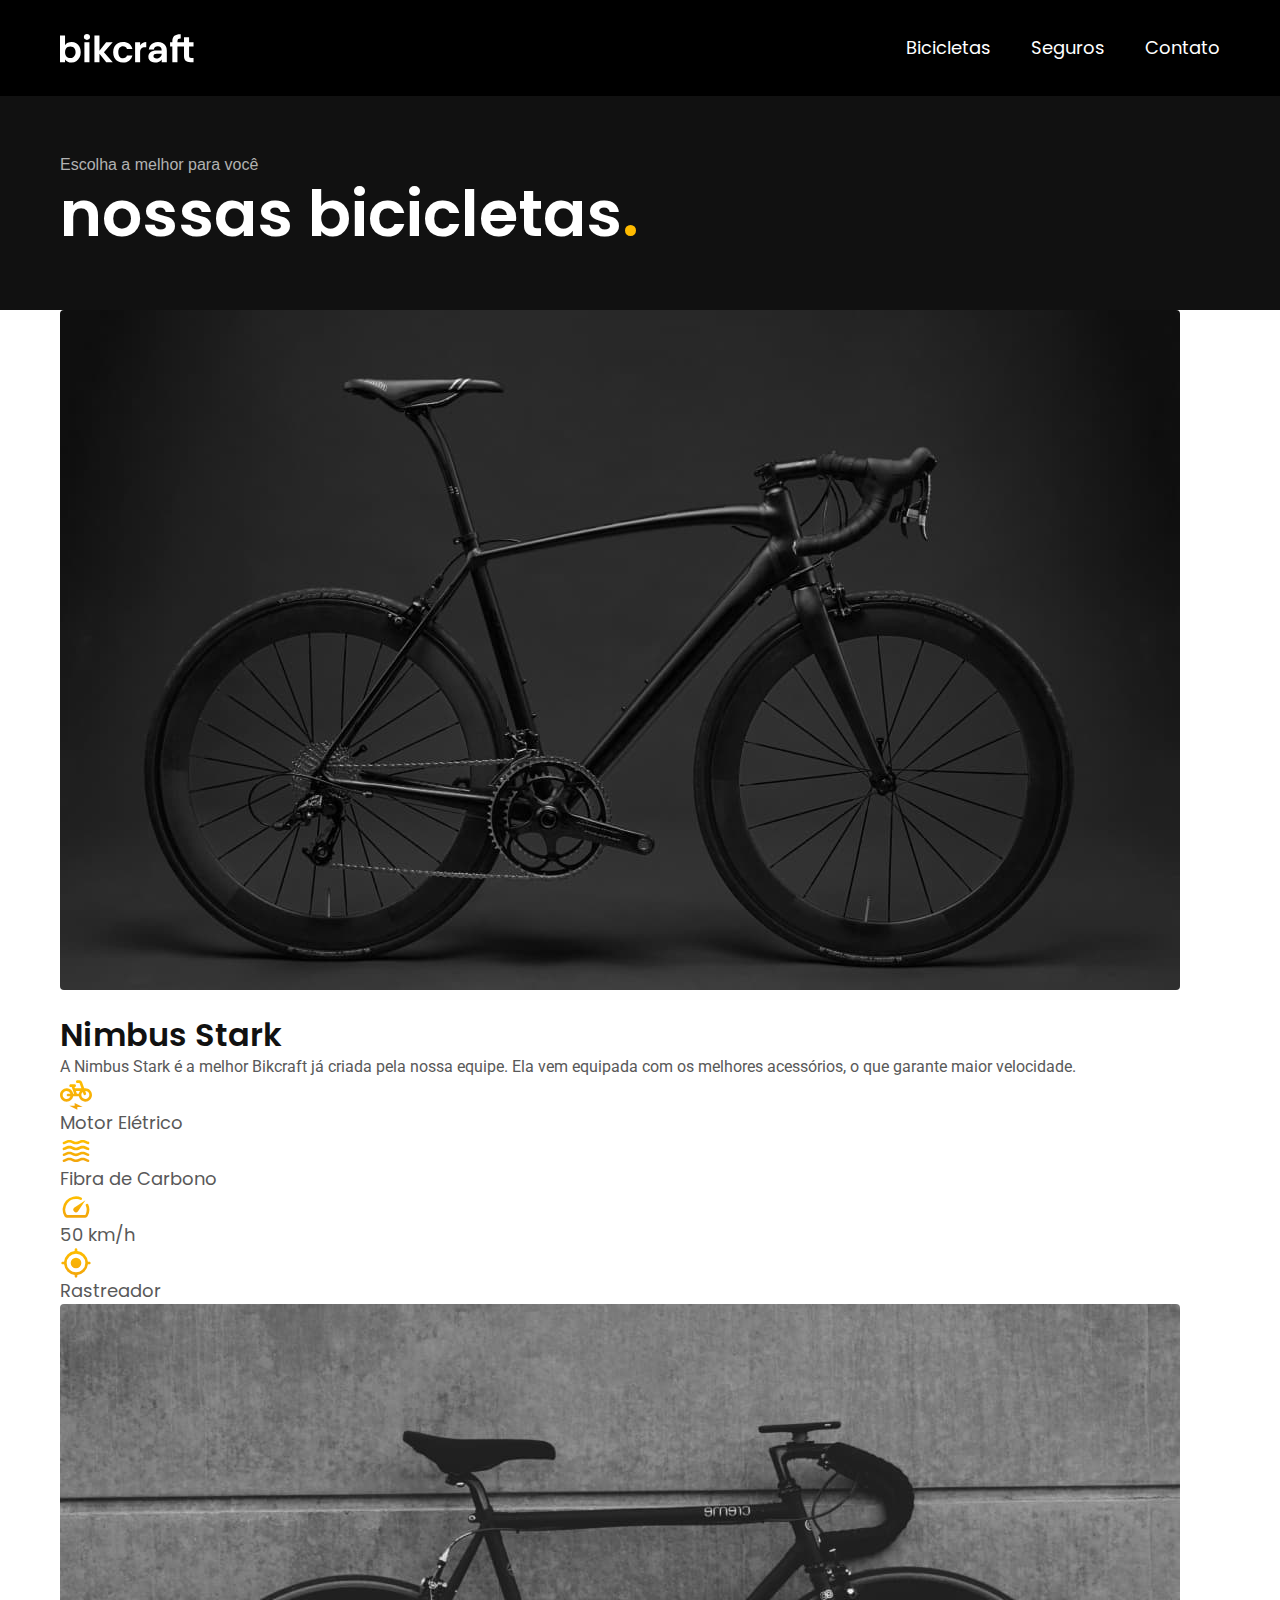
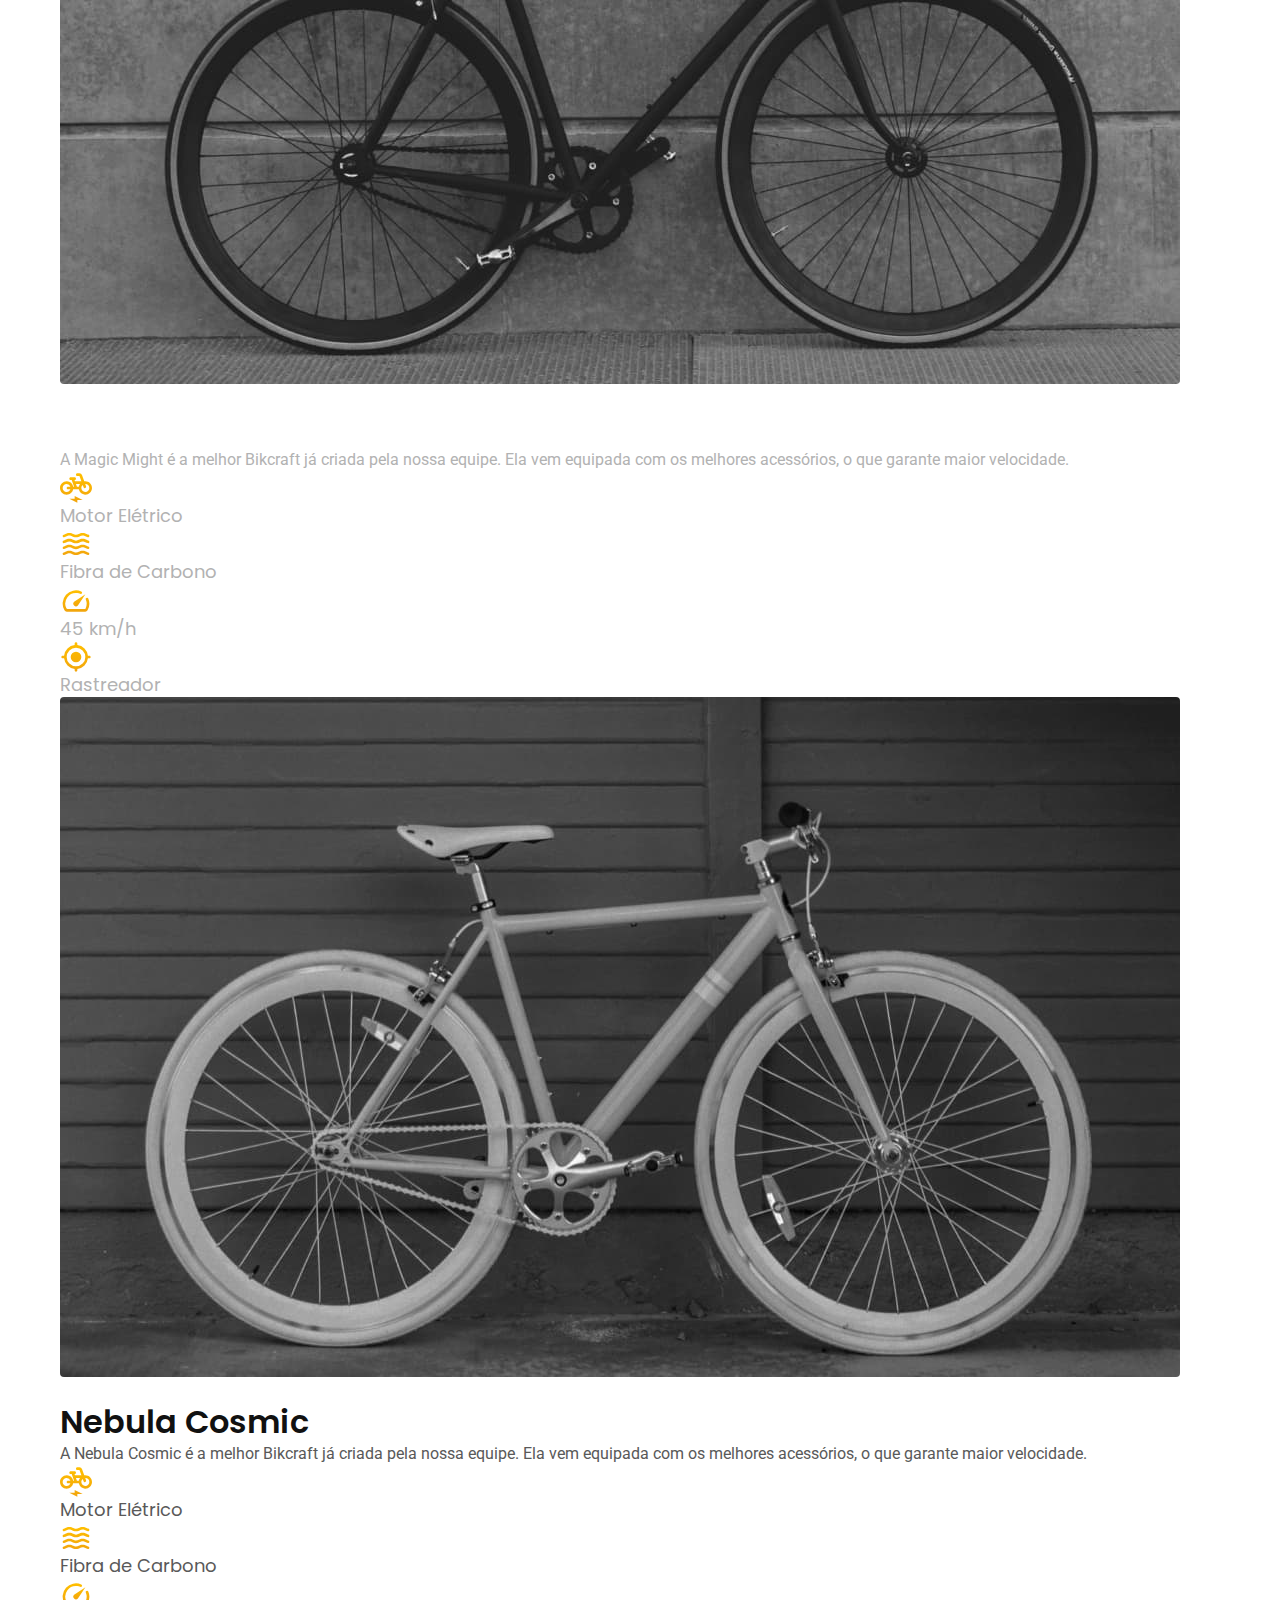
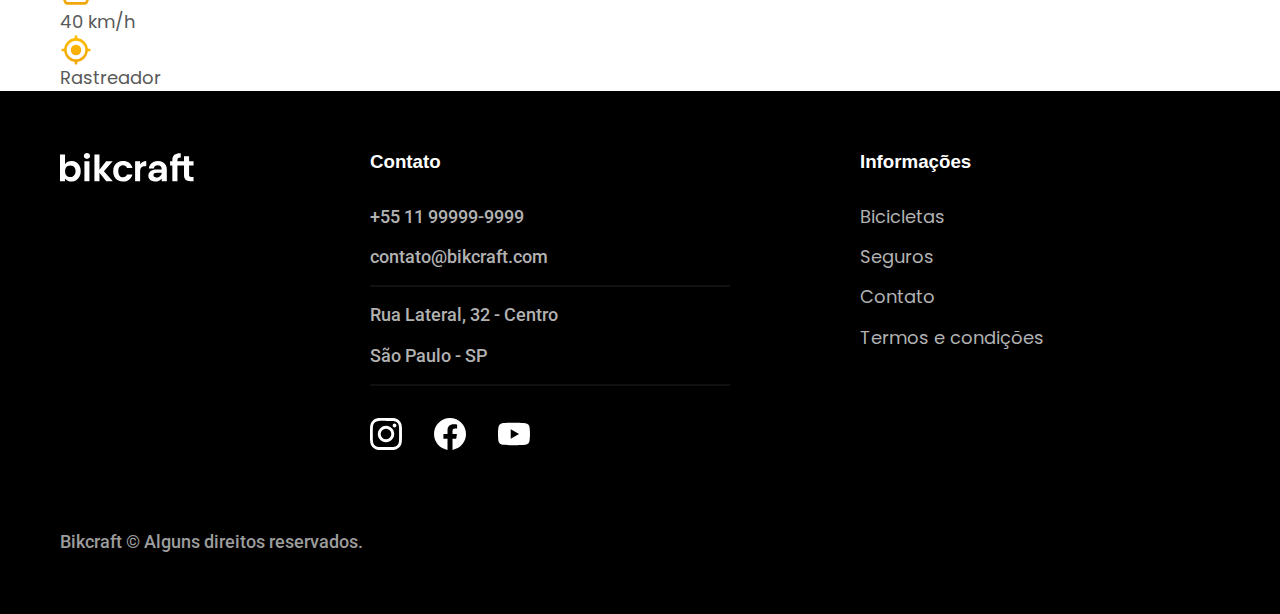
==== bicicletas.html @ 8a41e8fe "feat: add bicicly content" ====
<!DOCTYPE html>

<html lang="pt-br">
  <head>
    <meta charset="UTF-8">
    <meta name="viewport" content="width=device-width, initial-scale=1.0">

    <title>Bicicletas | Bikcraft - Bicicletas Elétricas</title>
    <meta name="description" content="Bicicletas">

    <link rel="stylesheet" href="./css/styles.css">

    <link rel="preconnect" href="https://fonts.googleapis.com">
    <link rel="preconnect" href="https://fonts.gstatic.com" crossorigin>
    <link href="https://fonts.googleapis.com/css2?family=Merriweather:ital,wght@1,900&family=Poppins:wght@400;600&family=Roboto:wght@400;500&display=swap" rel="stylesheet">
    
  </head>
  <body id="bicicletas">
      <header class="header-bg">
        <div class="header container">
          <a href="./">
            <img src="./img/bikcraft.svg" alt="bikcraft">
          </a>
          <nav aria-label="primaria">
            <ul class="header-menu font-1-m cor-0">
              <li><a href="./bicicletas.html">Bicicletas</a></li>
              <li><a href="./seguros.html">Seguros</a></li>
              <li><a href="./contato.html">Contato</a></li>
            </ul>
          </nav>
        </div>
      </header>

      <main>
        <div class="titulo-bg">
          <div class="titulo container">
            <p class="font-2-1-b cor-5">Escolha a melhor para você</p>
            <h1 class="font-1-xxl cor-0">nossas bicicletas<span class="cor-p1">.</span></h1>
          </div>
        </div>

        <div class="bicicletas-bg">
          <div class="bicicletas container">
            <div class="bicicletas-imagem">
              <img src="./img/bicicletas/nimbus.jpg" alt="Bicicleta preta">
              <span class="font-2-m cor-0">R$ 4999</span>
            </div>
            <div class="bicicletas-conteudo">
              <h2 class="font-1-xl">Nimbus Stark</h2>
              <p class="font-2-s cor-8">A Nimbus Stark é a melhor Bikcraft já criada pela nossa equipe. Ela vem equipada com os melhores acessórios, o que garante maior velocidade.</p>
              <ul class="font-1-m cor-8">
                <li>
                  <img src="./img/icones/eletrica.svg" alt="">
                  Motor Elétrico
                </li>
                <li>
                  <img src="./img/icones/carbono.svg" alt="">
                  Fibra de Carbono
                </li>
                <li>
                  <img src="./img/icones/velocidade.svg" alt="">
                  50 km/h
                </li>
                <li>
                  <img src="./img/icones/rastreador.svg" alt="">
                  Rastreador
                </li>
              </ul>
            </div>
          </div>
        </div>

        <div class="bicicletas-bg">
          <div class="bicicletas container">
            <div class="bicicletas-imagem">
              <img src="./img/bicicletas/magic.jpg" alt="Bicicleta preta">
              <span class="font-2-m cor-0">R$ 2499</span>
            </div>
            <div class="bicicletas-conteudo">
              <h2 class="font-1-xl cor-0">Magic Might</h2>
              <p class="font-2-s cor-5">A Magic Might é a melhor Bikcraft já criada pela nossa equipe. Ela vem equipada com os melhores acessórios, o que garante maior velocidade.</p>
              <ul class="font-1-m cor-5">
                <li>
                  <img src="./img/icones/eletrica.svg" alt="">
                  Motor Elétrico
                </li>
                <li>
                  <img src="./img/icones/carbono.svg" alt="">
                  Fibra de Carbono
                </li>
                <li>
                  <img src="./img/icones/velocidade.svg" alt="">
                  45 km/h
                </li>
                <li>
                  <img src="./img/icones/rastreador.svg" alt="">
                  Rastreador
                </li>
              </ul>
            </div>
          </div>
        </div>

        <div class="bicicletas-bg">
          <div class="bicicletas container">
            <div class="bicicletas-imagem">
              <img src="./img/bicicletas/nebula.jpg" alt="Bicicleta preta">
              <span class="font-2-m cor-0">R$ 2000</span>
            </div>
            <div class="bicicletas-conteudo">
              <h2 class="font-1-xl">Nebula Cosmic</h2>
              <p class="font-2-s cor-8">A Nebula Cosmic é a melhor Bikcraft já criada pela nossa equipe. Ela vem equipada com os melhores acessórios, o que garante maior velocidade.</p>
              <ul class="font-1-m cor-8">
                <li>
                  <img src="./img/icones/eletrica.svg" alt="">
                  Motor Elétrico
                </li>
                <li>
                  <img src="./img/icones/carbono.svg" alt="">
                  Fibra de Carbono
                </li>
                <li>
                  <img src="./img/icones/velocidade.svg" alt="">
                  40 km/h
                </li>
                <li>
                  <img src="./img/icones/rastreador.svg" alt="">
                  Rastreador
                </li>
              </ul>
            </div>
          </div>
        </div>

      </main>

      <footer class="footer-bg">
        <div class="footer container">
          <img src="./img/bikcraft.svg" alt="Bikcraft">
          <div class="footer-contato">
            <h3 class="font-2-1-b cor-0">Contato</h3>
            <ul class="font-2-m cor-5">
              <li><a href="tel:+5511999999999">+55 11 99999-9999</a></li>
              <li><a href="mailto:"></a>contato@bikcraft.com</li>
              <li>Rua Lateral, 32 - Centro</li>
              <li>São Paulo - SP</li>
            </ul>
            <div class="footer-redes">
              <a href="./">
                <img src="./img/redes/instagram.svg" alt="Instagram">
              </a>
              <a href="./">
                <img src="./img/redes/facebook.svg" alt="Facebook">
              </a>
              <a href="./">
                <img src="./img/redes/youtube.svg" alt="Youtube">
              </a>
            </div>
          </div>
          <div class="footer-informacoes">
            <h3 class="font-2-1-b cor-0">Informações</h3>
            <nav>
              <ul class="font-1-m cor-5">
                <li><a href="./bicicletas.html">Bicicletas</a></li>
                <li><a href="./seguros.html">Seguros</a></li>
                <li><a href="./contato.html">Contato</a></li>
                <li><a href="./termos.html">Termos e condições</a></li>
              </ul>
            </nav>
          </div>
          <p class="footer-copy font-2-m cor-6">Bikcraft © Alguns direitos reservados.</p>
        </div>
      </footer>
  </body>

</html>
---- css/styles.css ----
@import './commons/componentes.css';
@import './commons/tipografia.css';
@import './commons/cores.css';

@import './global/commons.css';

@import './global/header.css';
@import './global/footer.css';

@import './home/intro.css';
@import './home/tecnologia.css';
@import './home/parceiros.css';
@import './home/depoimento.css';

@import './bicicletas/lista-bicicletas.css';
@import './bicicletas/bicicletas.css';

@import './seguros/seguros.css';

@import './termos/termos.css';
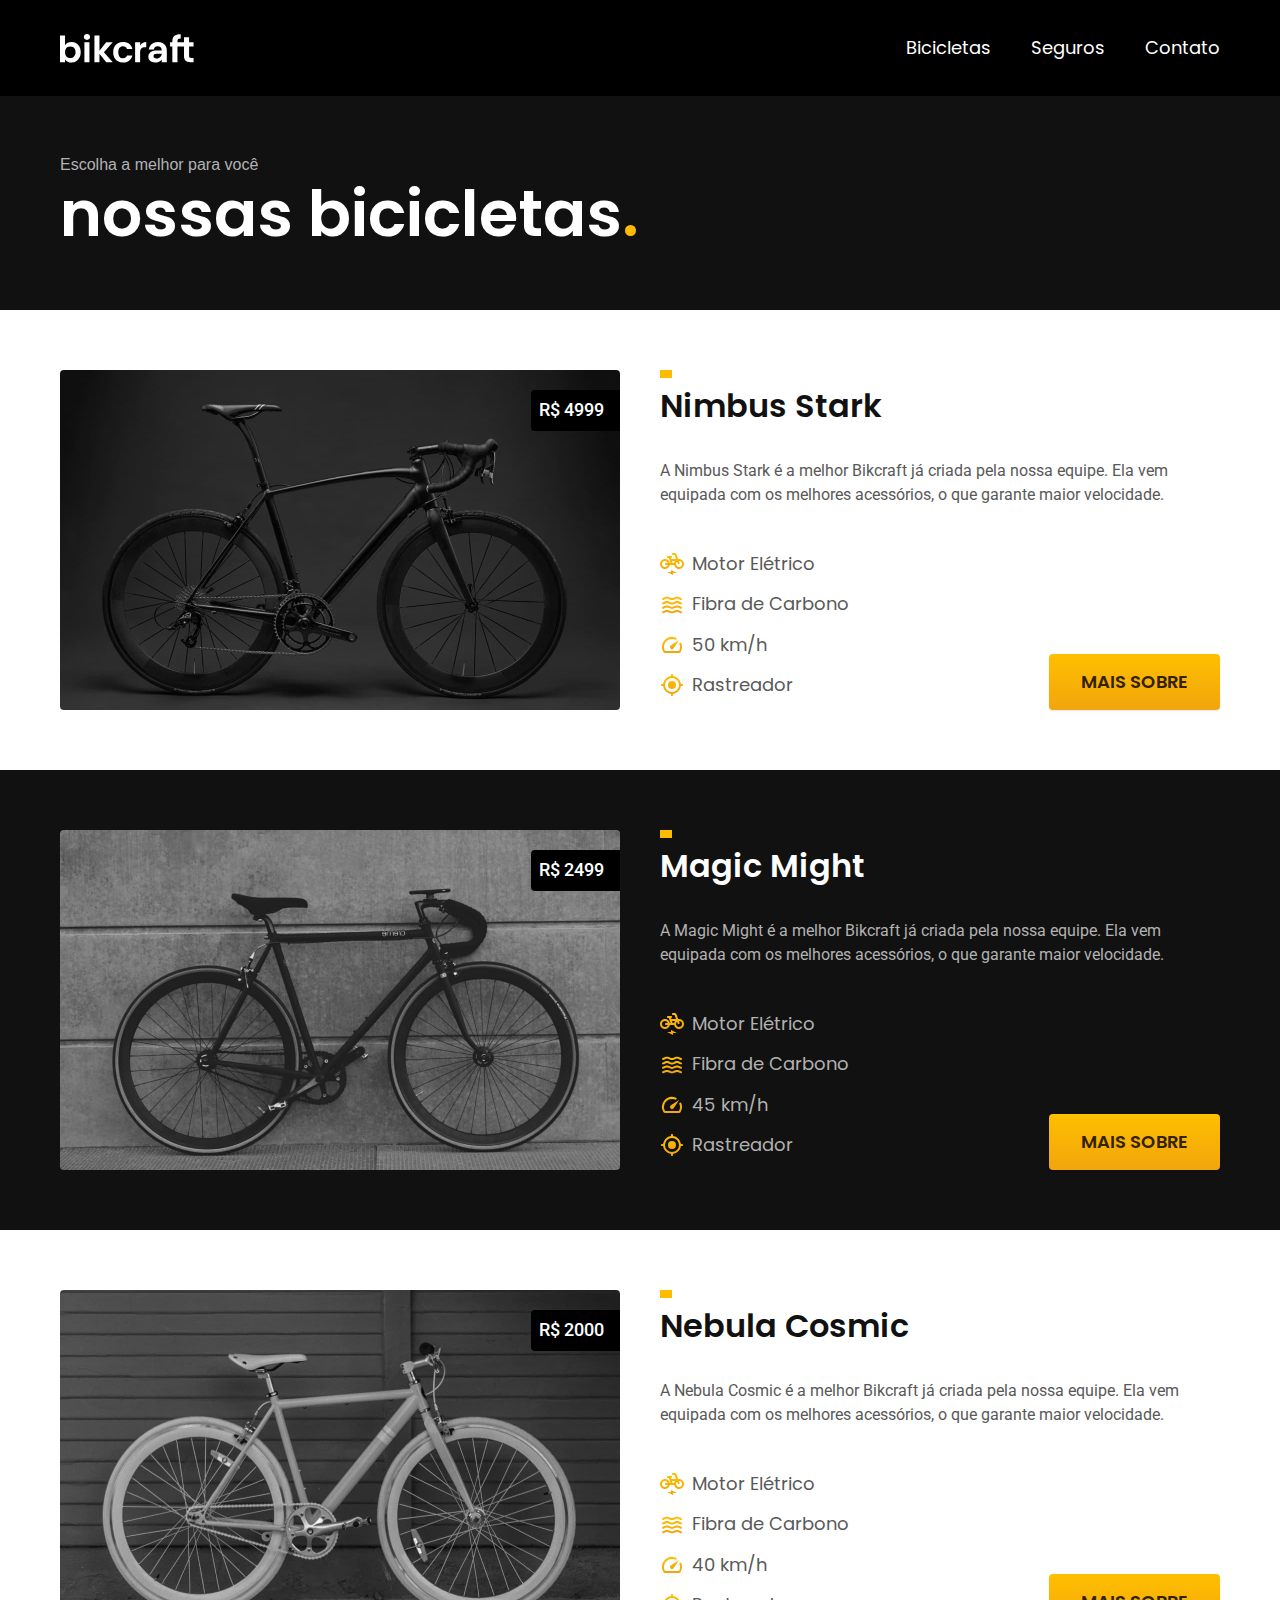
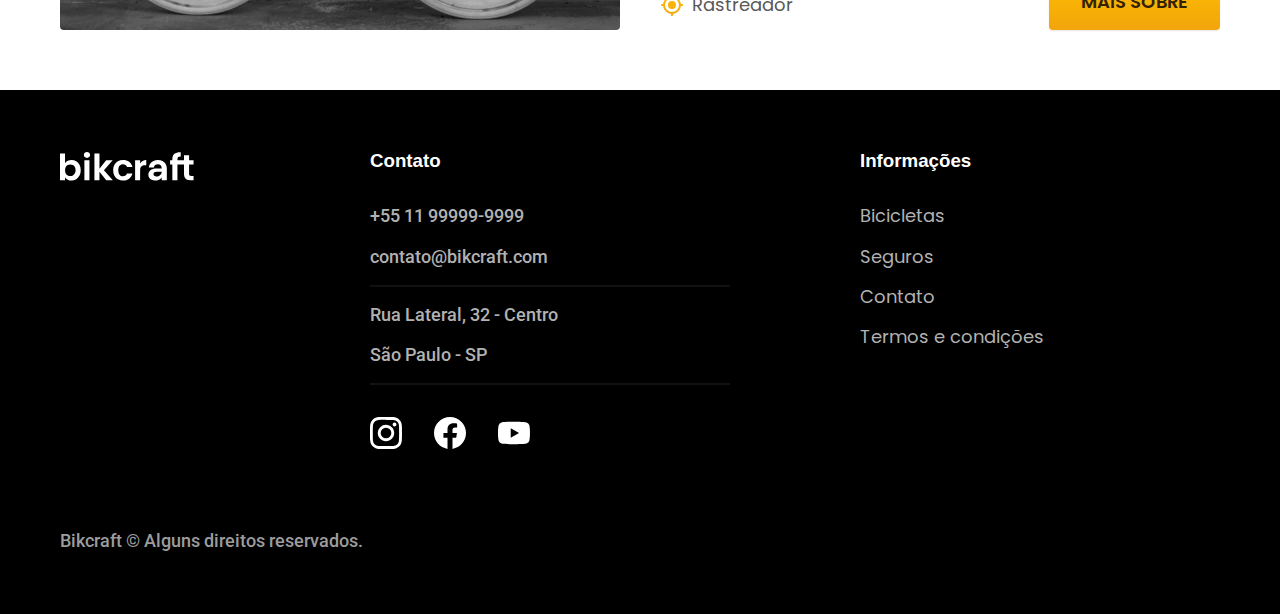
==== commit e15d3cd0: "feat: add css to bicicly" ====
--- a/bicicletas.html
+++ b/bicicletas.html
@@ -39,7 +39,6 @@
           </div>
         </div>
 
-        <div class="bicicletas-bg">
           <div class="bicicletas container">
             <div class="bicicletas-imagem">
               <img src="./img/bicicletas/nimbus.jpg" alt="Bicicleta preta">
@@ -66,9 +65,9 @@
                   Rastreador
                 </li>
               </ul>
+              <a class="button seta" href="./bicicletas/nimbus.html">Mais Sobre</a>
             </div>
           </div>
-        </div>
 
         <div class="bicicletas-bg">
           <div class="bicicletas container">
@@ -97,11 +96,11 @@
                   Rastreador
                 </li>
               </ul>
+              <a class="button seta" href="./bicicletas/magic.html">Mais Sobre</a>
             </div>
           </div>
         </div>
 
-        <div class="bicicletas-bg">
           <div class="bicicletas container">
             <div class="bicicletas-imagem">
               <img src="./img/bicicletas/nebula.jpg" alt="Bicicleta preta">
@@ -128,9 +127,9 @@
                   Rastreador
                 </li>
               </ul>
+              <a class="button seta" href="./bicicletas/nebula.html">Mais Sobre</a>
             </div>
           </div>
-        </div>
 
       </main>
 
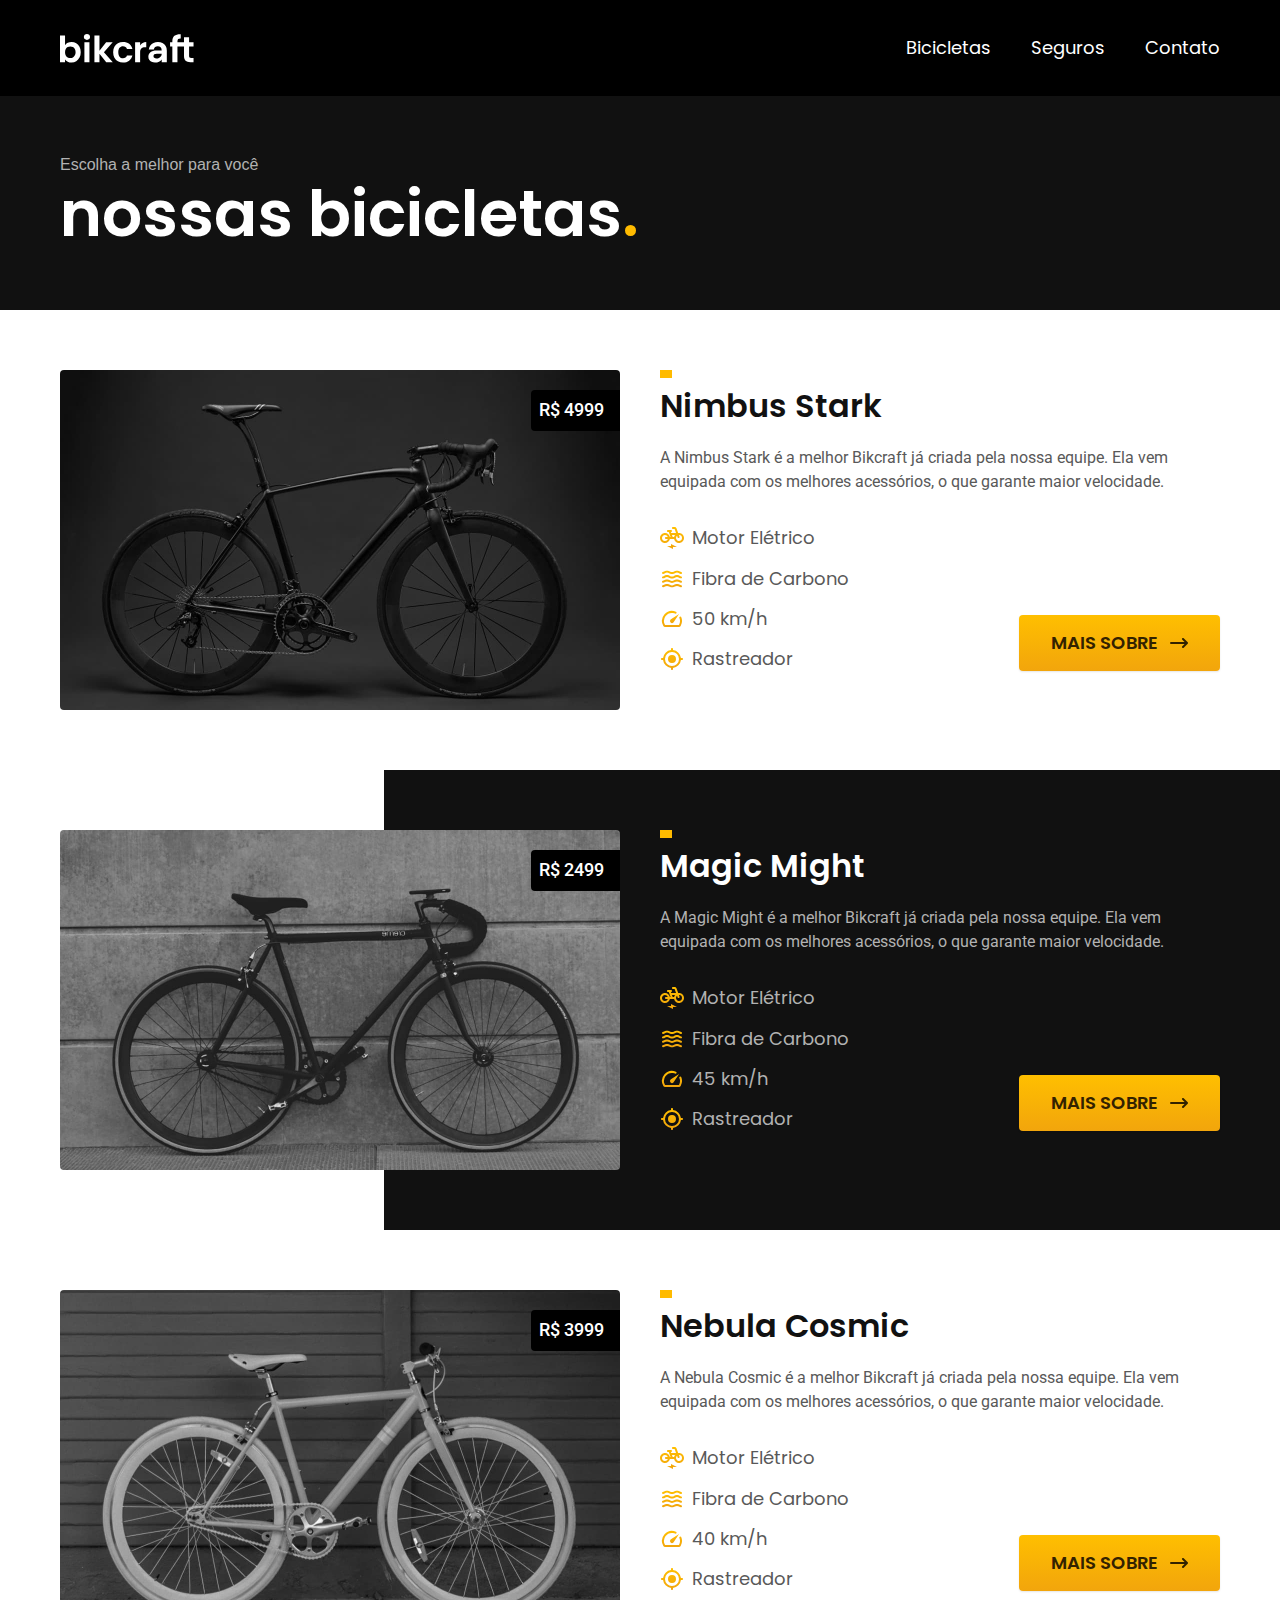
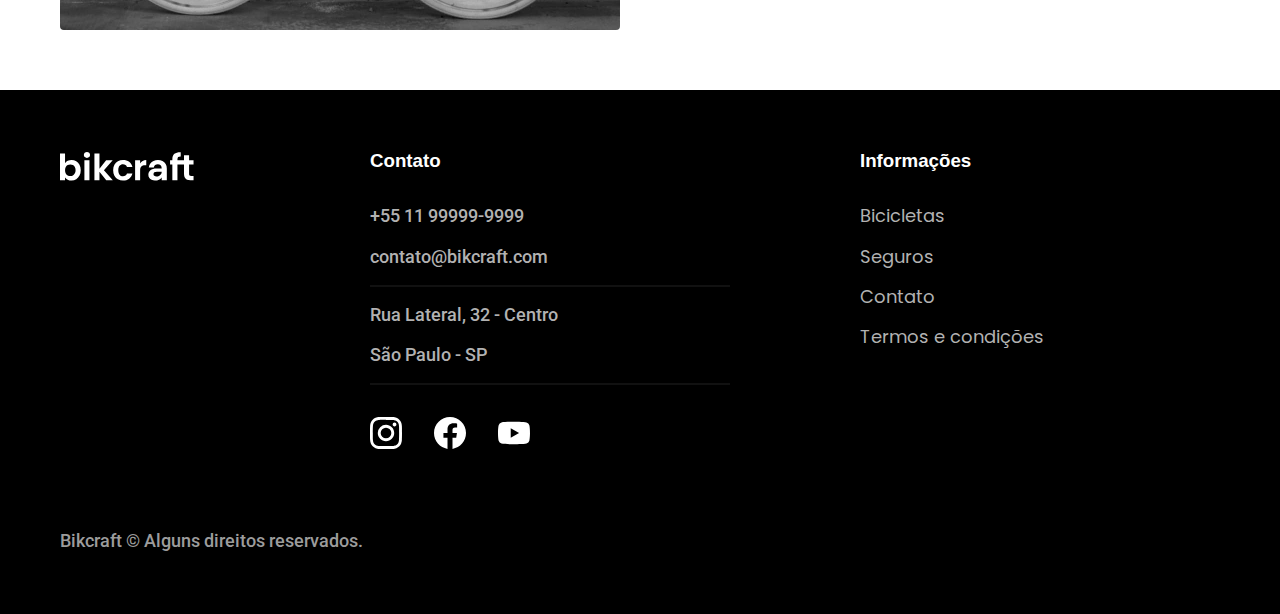
==== commit dc704e0e: "fix: change value for nebula bicicly" ====
--- a/bicicletas.html
+++ b/bicicletas.html
@@ -104,7 +104,7 @@
           <div class="bicicletas container">
             <div class="bicicletas-imagem">
               <img src="./img/bicicletas/nebula.jpg" alt="Bicicleta preta">
-              <span class="font-2-m cor-0">R$ 2000</span>
+              <span class="font-2-m cor-0">R$ 3999</span>
             </div>
             <div class="bicicletas-conteudo">
               <h2 class="font-1-xl">Nebula Cosmic</h2>
